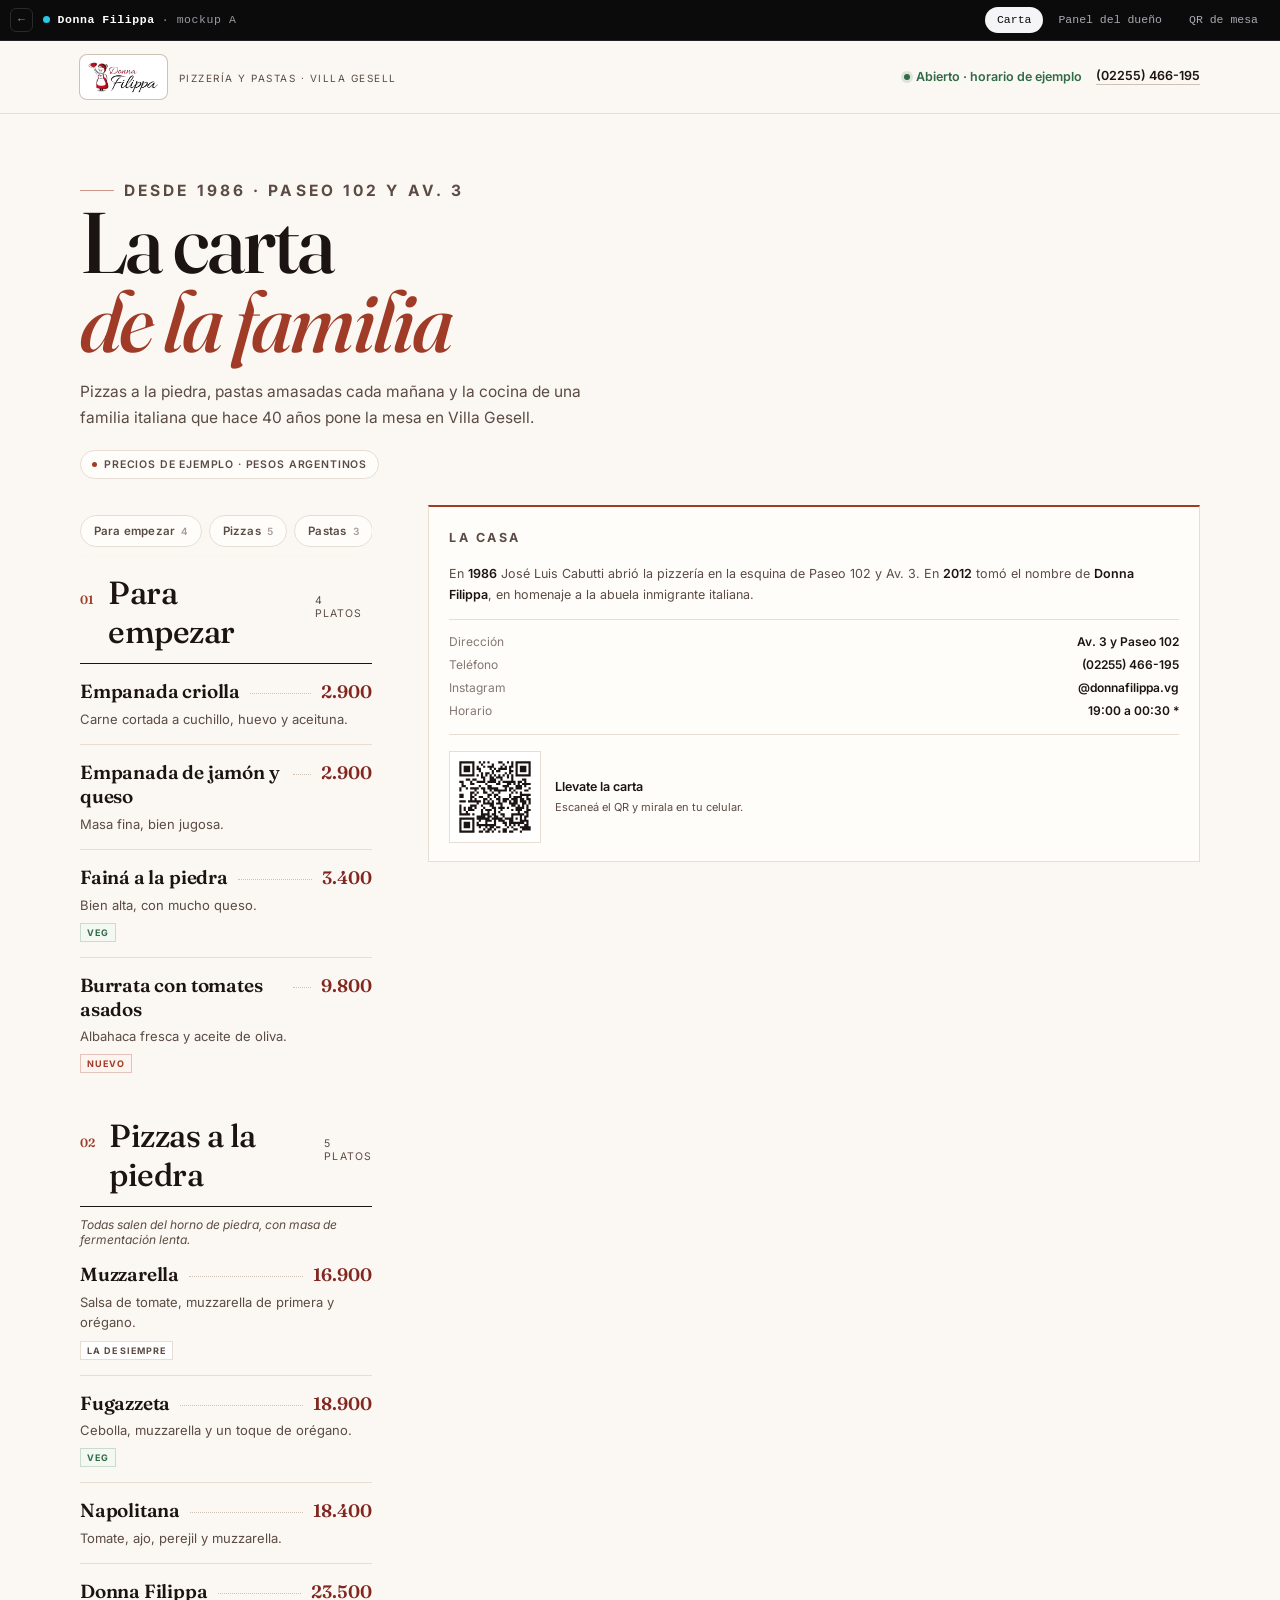
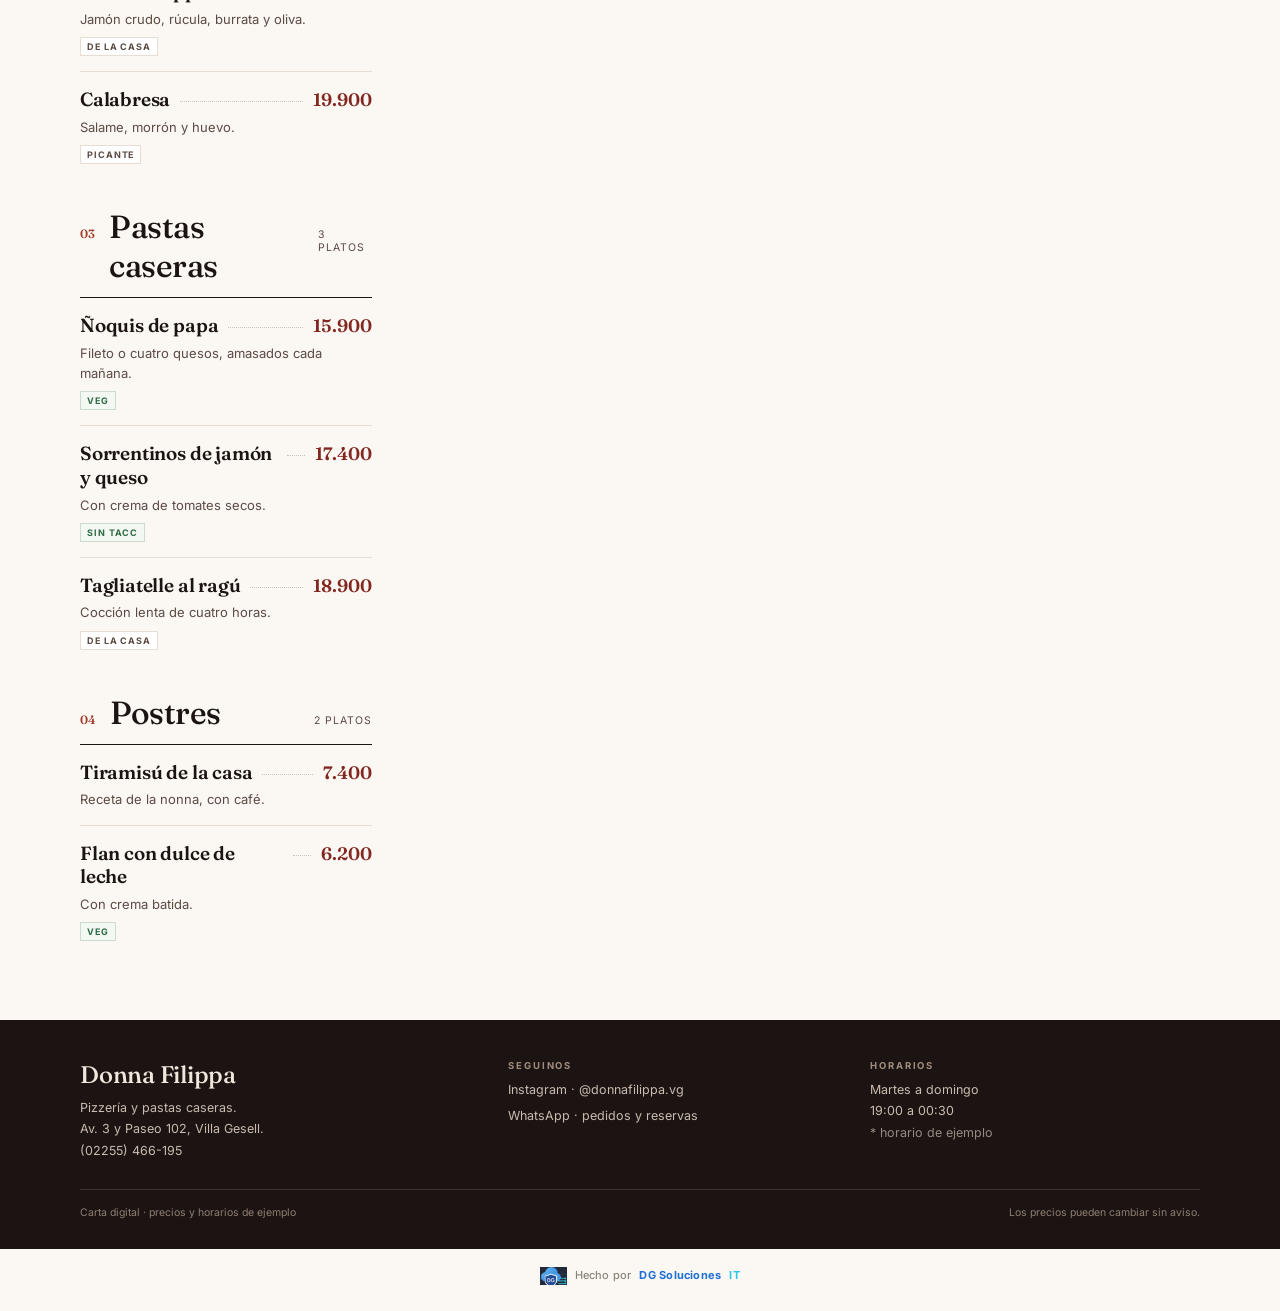
==== app/mockups/a-trattoria.html @ 32ddf2c6 "Donna Filippa: carta digital, demo interactiva, video, propuesta y estrategia SaaS" ====
<!doctype html>
<html lang="es-AR" data-view="carta">
<head>
<meta charset="utf-8">
<meta name="viewport" content="width=device-width, initial-scale=1">
<title>Donna Filippa · Carta — Dirección A · Trattoria</title>
<link rel="preconnect" href="https://fonts.googleapis.com">
<link rel="preconnect" href="https://fonts.gstatic.com" crossorigin>
<link href="https://fonts.googleapis.com/css2?family=Fraunces:opsz,wght@9..144,400;9..144,500;9..144,600&family=Inter:wght@400;500;600;700&display=swap" rel="stylesheet">
<link rel="stylesheet" href="assets/base.css">
<link rel="stylesheet" href="assets/panel.css">
<style>
  :root{
    --crema:#FBF7F2; --papel:#FFFDFA; --tinta:#1C1412; --tinta2:#5B4B44;
    --tera:#9F3B27; --tera2:#822720; --arena:#E7DDD3; --arena2:#CFC1B4;
    --serif:"Fraunces",Georgia,"Times New Roman",serif;
    --sans:Inter,system-ui,-apple-system,sans-serif;
    --qr-bg:#F2EEE7; --qr-acc:#9F3B27; --qr-serif:"Fraunces",Georgia,serif;
  }
  html{scroll-behavior:smooth}
  body{background:var(--crema);color:var(--tinta);font-family:var(--sans);-webkit-font-smoothing:antialiased}
  .wrap{width:min(1120px,100% - 40px);margin-inline:auto}
  a{text-decoration:none}

  /* ---------- top ---------- */
  .top{background:rgba(251,247,242,.92);backdrop-filter:blur(8px);border-bottom:1px solid var(--arena)}
  .top-in{display:flex;align-items:center;gap:16px;padding:14px 0}
  .brand{display:flex;align-items:center;gap:12px;min-width:0}
  .brand img{height:44px;width:auto;border-radius:7px;background:#fff;padding:5px 8px;box-shadow:0 0 0 1px var(--arena2)}
  .brand b{display:block;font-family:var(--serif);font-size:19px;font-weight:600;letter-spacing:-.01em;line-height:1.1}
  .brand small{display:block;font-size:10px;letter-spacing:.15em;text-transform:uppercase;color:var(--tinta2);margin-top:3px}
  .top-meta{margin-left:auto;display:flex;align-items:center;gap:14px;font-size:12.5px;color:var(--tinta2)}
  .open{display:inline-flex;align-items:center;gap:6px;font-weight:600;color:#2F6B45}
  .open i{width:6px;height:6px;border-radius:50%;background:currentColor;box-shadow:0 0 0 3px rgba(47,107,69,.14)}
  .top-meta .tel{font-weight:600;color:var(--tinta);border-bottom:1px solid var(--arena2);padding-bottom:1px}
  @media(max-width:720px){
    .top-meta .open{display:none}
    .brand img{height:35px;padding:4px 6px}
    .brand b{font-size:17px}
  }

  /* ---------- hero ---------- */
  .hero{padding:46px 0 26px;position:relative}
  .kicker{display:flex;align-items:center;gap:10px;margin:0 0 14px;font-size:10.5px;font-weight:700;letter-spacing:.2em;text-transform:uppercase;color:var(--tera)}
  .kicker::before{content:"";width:34px;height:1px;background:var(--tera);opacity:.5}
  h1{margin:0;font-family:var(--serif);font-weight:500;font-size:clamp(46px,8.5vw,86px);line-height:.92;letter-spacing:-.03em}
  h1 em{font-style:italic;color:var(--tera)}
  .hero p{margin:18px 0 0;max-width:54ch;font-size:15.5px;line-height:1.65;color:var(--tinta2)}
  .hero .ejemplo{display:inline-flex;align-items:center;gap:7px;margin-top:20px;padding:7px 11px;border:1px solid var(--arena);border-radius:999px;background:var(--papel);font-size:10.5px;font-weight:600;letter-spacing:.08em;text-transform:uppercase;color:var(--tinta2)}
  .hero .ejemplo i{width:5px;height:5px;border-radius:50%;background:var(--tera)}

  /* ---------- layout ---------- */
  .layout{display:grid;grid-template-columns:1fr;gap:34px;padding-bottom:40px}
  @media(min-width:980px){ .layout{grid-template-columns:292px minmax(0,1fr);gap:56px;padding-bottom:64px} }

  /* ---------- side ---------- */
  .side{order:2;display:flex;flex-direction:column;gap:16px}
  @media(min-width:980px){ .side{order:1;position:sticky;top:56px;align-self:start} }
  .side-card{background:var(--papel);border:1px solid var(--arena);border-top:2px solid var(--tera);padding:20px 20px 18px}
  .side-k{margin:0 0 10px;font-size:9.5px;font-weight:700;letter-spacing:.2em;text-transform:uppercase;color:var(--tera)}
  .side-card p{margin:0 0 14px;font-size:12.5px;line-height:1.7;color:var(--tinta2)}
  .side-card p b{color:var(--tinta);font-weight:600}
  .side-dl{margin:0;display:grid;gap:8px;font-size:12px;color:var(--tinta2);border-top:1px solid var(--arena);padding-top:14px}
  .side-dl div{display:flex;gap:8px;justify-content:space-between}
  .side-dl dt{opacity:.75}
  .side-dl dd{margin:0;font-weight:600;color:var(--tinta);text-align:right}
  .side-qr{display:flex;align-items:center;gap:14px;margin-top:16px;padding-top:16px;border-top:1px solid var(--arena)}
  .side-qr img{width:92px;height:92px;flex:none;border:1px solid var(--arena);padding:5px;background:#fff}
  .side-qr b{display:block;font-size:12.5px;font-weight:600;line-height:1.3}
  .side-qr span{display:block;margin-top:4px;font-size:11px;line-height:1.5;color:var(--tinta2)}

  /* ---------- chips ---------- */
  .chips{position:sticky;top:38px;z-index:20;display:flex;gap:7px;overflow-x:auto;scrollbar-width:none;padding:10px 0 12px;margin:0 0 4px;background:linear-gradient(var(--crema) 70%,rgba(251,247,242,.86));backdrop-filter:blur(6px)}
  .chips::-webkit-scrollbar{display:none}
  .chips a{flex:none;padding:8px 13px;border:1px solid var(--arena);border-radius:999px;font-size:11.5px;font-weight:600;letter-spacing:.02em;color:var(--tinta2);background:var(--papel);transition:border-color .15s,color .15s}
  .chips a:hover,.chips a:focus-visible{border-color:var(--tera);color:var(--tera)}
  .chips a .c{margin-left:6px;font-size:10px;opacity:.55;font-variant-numeric:tabular-nums}

  /* ---------- categorías ---------- */
  .cat{padding-top:28px;scroll-margin-top:104px}
  .cat:first-of-type{padding-top:10px}
  .cat-head{display:flex;align-items:baseline;gap:14px;padding-bottom:12px;border-bottom:1.5px solid var(--tinta)}
  .cat-num{font-family:var(--serif);font-size:12px;font-weight:600;color:var(--tera);font-variant-numeric:tabular-nums}
  .cat-head h2{margin:0;font-family:var(--serif);font-size:clamp(24px,3.4vw,32px);font-weight:500;letter-spacing:-.015em}
  .cat-head .cnt{margin-left:auto;font-size:10.5px;letter-spacing:.1em;text-transform:uppercase;color:var(--tinta2)}
  .cat-note{margin:10px 0 0;font-size:12px;font-style:italic;color:var(--tinta2)}

  .dish{padding:16px 0 15px;border-bottom:1px solid var(--arena)}
  .dish:last-child{border-bottom:0}
  .dish-top{display:flex;align-items:baseline;gap:10px}
  .dish h3{margin:0;font-family:var(--serif);font-size:19px;font-weight:600;letter-spacing:-.01em;line-height:1.25}
  .dots{flex:1;min-width:18px;border-bottom:1px dotted var(--arena2);transform:translateY(-4px)}
  .price{font-family:var(--serif);font-size:18px;font-weight:600;color:var(--tera2);font-variant-numeric:tabular-nums;white-space:nowrap}
  .dish p{margin:5px 0 0;max-width:60ch;font-size:13px;line-height:1.55;color:var(--tinta2)}
  .tags{display:flex;flex-wrap:wrap;gap:6px;margin-top:8px}
  .tags span{font-size:9px;font-weight:700;letter-spacing:.1em;text-transform:uppercase;padding:3px 6px;border:1px solid var(--arena);color:var(--tinta2);background:#fff}
  .tags .veg{color:#2F6B45;border-color:#CBDCCD;background:#F3F8F3}
  .tags .new{color:var(--tera);border-color:#E4C4BA;background:#FDF3EF}

  /* ---------- footer ---------- */
  .foot{background:var(--tinta);color:#EFE6DC;padding:40px 0 30px}
  .foot-in{display:grid;gap:24px}
  @media(min-width:760px){ .foot-in{grid-template-columns:1.2fr 1fr 1fr;gap:32px} }
  .foot h3{margin:0 0 8px;font-family:var(--serif);font-size:24px;font-weight:500;letter-spacing:-.01em}
  .foot p,.foot a{margin:0;font-size:12.5px;line-height:1.7;color:#C9BCB0}
  .foot a:hover{color:#fff}
  .foot .lbl{display:block;margin-bottom:8px;font-size:9.5px;font-weight:700;letter-spacing:.2em;text-transform:uppercase;color:#A08D7E}
  .foot .links{display:grid;gap:5px}
  .foot-rule{border-top:1px solid rgba(255,255,255,.12);margin-top:28px;padding-top:16px;font-size:10.5px;color:#8E7F72;display:flex;gap:10px;flex-wrap:wrap;justify-content:space-between}
  .dg-strip{background:var(--crema)}
</style>
</head>
<body>

<div class="reviewbar">
  <a class="back" href="index.html" title="Volver a las 3 direcciones">←</a>
  <span class="mk"><span class="dot"></span><b>Donna Filippa</b><span>· mockup A</span></span>
  <nav>
    <button data-view="carta" aria-selected="true">Carta</button>
    <button data-view="panel" aria-selected="false">Panel del dueño</button>
    <button data-view="qr" aria-selected="false">QR de mesa</button>
  </nav>
</div>

<!-- ================= CARTA PÚBLICA ================= -->
<main id="carta">

  <header class="top">
    <div class="wrap top-in">
      <a class="brand" href="#carta">
        <img src="img/logo-filippa.png" alt="Donna Filippa">
        <small>Pizzería y pastas · Villa Gesell</small>
      </a>
      <div class="top-meta">
        <span class="open"><i></i>Abierto · horario de ejemplo</span>
        <a class="tel" href="tel:+542255466195">(02255) 466-195</a>
      </div>
    </div>
  </header>

  <section class="hero wrap">
    <p class="kicker">Desde 1986 · Paseo 102 y Av. 3</p>
    <h1>La carta<br><em>de la familia</em></h1>
    <p>Pizzas a la piedra, pastas amasadas cada mañana y la cocina de una familia italiana que hace 40 años pone la mesa en Villa Gesell.</p>
    <span class="ejemplo"><i></i>Precios de ejemplo · pesos argentinos</span>
  </section>

  <div class="wrap layout">
    <aside class="side">
      <div class="side-card">
        <p class="side-k">La casa</p>
        <p>En <b>1986</b> José Luis Cabutti abrió la pizzería en la esquina de Paseo 102 y Av. 3. En <b>2012</b> tomó el nombre de <b>Donna Filippa</b>, en homenaje a la abuela inmigrante italiana.</p>
        <dl class="side-dl">
          <div><dt>Dirección</dt><dd>Av. 3 y Paseo 102</dd></div>
          <div><dt>Teléfono</dt><dd>(02255) 466-195</dd></div>
          <div><dt>Instagram</dt><dd>@donnafilippa.vg</dd></div>
          <div><dt>Horario</dt><dd>19:00 a 00:30 *</dd></div>
        </dl>
        <div class="side-qr">
          <img src="img/qr-carta.svg" alt="QR de la carta">
          <div><b>Llevate la carta</b><span>Escaneá el QR y mirala en tu celular.</span></div>
        </div>
      </div>
    </aside>

    <div class="menu">
      <nav class="chips" aria-label="Categorías">
        <a href="#empezar">Para empezar<span class="c">4</span></a>
        <a href="#pizzas">Pizzas<span class="c">5</span></a>
        <a href="#pastas">Pastas<span class="c">3</span></a>
        <a href="#postres">Postres<span class="c">2</span></a>
      </nav>

      <section class="cat" id="empezar">
        <div class="cat-head"><span class="cat-num">01</span><h2>Para empezar</h2><span class="cnt">4 platos</span></div>
        <article class="dish">
          <div class="dish-top"><h3>Empanada criolla</h3><span class="dots"></span><span class="price">2.900</span></div>
          <p>Carne cortada a cuchillo, huevo y aceituna.</p>
        </article>
        <article class="dish">
          <div class="dish-top"><h3>Empanada de jamón y queso</h3><span class="dots"></span><span class="price">2.900</span></div>
          <p>Masa fina, bien jugosa.</p>
        </article>
        <article class="dish">
          <div class="dish-top"><h3>Fainá a la piedra</h3><span class="dots"></span><span class="price">3.400</span></div>
          <p>Bien alta, con mucho queso.</p>
          <div class="tags"><span class="veg">Veg</span></div>
        </article>
        <article class="dish">
          <div class="dish-top"><h3>Burrata con tomates asados</h3><span class="dots"></span><span class="price">9.800</span></div>
          <p>Albahaca fresca y aceite de oliva.</p>
          <div class="tags"><span class="new">Nuevo</span></div>
        </article>
      </section>

      <section class="cat" id="pizzas">
        <div class="cat-head"><span class="cat-num">02</span><h2>Pizzas a la piedra</h2><span class="cnt">5 platos</span></div>
        <p class="cat-note">Todas salen del horno de piedra, con masa de fermentación lenta.</p>
        <article class="dish">
          <div class="dish-top"><h3>Muzzarella</h3><span class="dots"></span><span class="price">16.900</span></div>
          <p>Salsa de tomate, muzzarella de primera y orégano.</p>
          <div class="tags"><span>La de siempre</span></div>
        </article>
        <article class="dish">
          <div class="dish-top"><h3>Fugazzeta</h3><span class="dots"></span><span class="price">18.900</span></div>
          <p>Cebolla, muzzarella y un toque de orégano.</p>
          <div class="tags"><span class="veg">Veg</span></div>
        </article>
        <article class="dish">
          <div class="dish-top"><h3>Napolitana</h3><span class="dots"></span><span class="price">18.400</span></div>
          <p>Tomate, ajo, perejil y muzzarella.</p>
        </article>
        <article class="dish">
          <div class="dish-top"><h3>Donna Filippa</h3><span class="dots"></span><span class="price">23.500</span></div>
          <p>Jamón crudo, rúcula, burrata y oliva.</p>
          <div class="tags"><span>De la casa</span></div>
        </article>
        <article class="dish">
          <div class="dish-top"><h3>Calabresa</h3><span class="dots"></span><span class="price">19.900</span></div>
          <p>Salame, morrón y huevo.</p>
          <div class="tags"><span>Picante</span></div>
        </article>
      </section>

      <section class="cat" id="pastas">
        <div class="cat-head"><span class="cat-num">03</span><h2>Pastas caseras</h2><span class="cnt">3 platos</span></div>
        <article class="dish">
          <div class="dish-top"><h3>Ñoquis de papa</h3><span class="dots"></span><span class="price">15.900</span></div>
          <p>Fileto o cuatro quesos, amasados cada mañana.</p>
          <div class="tags"><span class="veg">Veg</span></div>
        </article>
        <article class="dish">
          <div class="dish-top"><h3>Sorrentinos de jamón y queso</h3><span class="dots"></span><span class="price">17.400</span></div>
          <p>Con crema de tomates secos.</p>
          <div class="tags"><span class="veg">Sin TACC</span></div>
        </article>
        <article class="dish">
          <div class="dish-top"><h3>Tagliatelle al ragú</h3><span class="dots"></span><span class="price">18.900</span></div>
          <p>Cocción lenta de cuatro horas.</p>
          <div class="tags"><span>De la casa</span></div>
        </article>
      </section>

      <section class="cat" id="postres">
        <div class="cat-head"><span class="cat-num">04</span><h2>Postres</h2><span class="cnt">2 platos</span></div>
        <article class="dish">
          <div class="dish-top"><h3>Tiramisú de la casa</h3><span class="dots"></span><span class="price">7.400</span></div>
          <p>Receta de la nonna, con café.</p>
        </article>
        <article class="dish">
          <div class="dish-top"><h3>Flan con dulce de leche</h3><span class="dots"></span><span class="price">6.200</span></div>
          <p>Con crema batida.</p>
          <div class="tags"><span class="veg">Veg</span></div>
        </article>
      </section>
    </div>
  </div>

  <footer class="foot">
    <div class="wrap foot-in">
      <div>
        <h3>Donna Filippa</h3>
        <p>Pizzería y pastas caseras.<br>Av. 3 y Paseo 102, Villa Gesell.<br>(02255) 466-195</p>
      </div>
      <div>
        <span class="lbl">Seguinos</span>
        <div class="links">
          <a href="https://www.instagram.com/donnafilippa.vg/" target="_blank" rel="noopener">Instagram · @donnafilippa.vg</a>
          <a href="https://wa.me/542255466195" target="_blank" rel="noopener">WhatsApp · pedidos y reservas</a>
        </div>
      </div>
      <div>
        <span class="lbl">Horarios</span>
        <p>Martes a domingo<br>19:00 a 00:30<br><span style="opacity:.7">* horario de ejemplo</span></p>
      </div>
    </div>
    <div class="wrap foot-rule">
      <span>Carta digital · precios y horarios de ejemplo</span>
      <span>Los precios pueden cambiar sin aviso.</span>
    </div>
  </footer>
  <div class="dg-strip">
    <div class="dg-credit"><img src="img/dg-logo.png" alt="DG Soluciones IT"> Hecho por <b>DG Soluciones</b> <i>IT</i></div>
  </div>
</main>

<!-- ================= PANEL DEL DUEÑO ================= -->
<div id="panel" data-tpl="a"></div>

<!-- ================= QR DE MESA ================= -->
<section id="qr" class="qr-view">
  <p class="qr-lead">Pieza para la mesa</p>
  <div class="tent">
    <img class="tent-logo" src="img/logo-filippa.png" alt="Donna Filippa">
    <h2>Donna Filippa</h2>
    <p class="tent-sub">Carta digital · Villa Gesell</p>
    <img class="tent-qr" src="img/qr-carta.svg" alt="QR para ver la carta">
    <p class="tent-cta">Escaneá y mirá la carta</p>
    <p class="tent-small">Apuntá la cámara del celular al código.<br>No hace falta descargar nada.</p>
    <span class="tent-url">donnafilippa.vg/carta</span>
    <div class="tent-foot"><img src="img/dg-logo.png" alt=""> Hecho por DG Soluciones IT</div>
  </div>
  <p class="qr-note">Se imprime una vez y dura toda la temporada. Si cambia un precio, cambia la carta, no el QR.</p>
  <div class="dg-credit"><img src="img/dg-logo.png" alt="DG Soluciones IT"> Hecho por <b>DG Soluciones</b> <i>IT</i></div>
</section>

<script src="assets/panel.js"></script>
<script>
  if (location.search.indexOf('embed') > -1) {
    var rb = document.querySelector('.reviewbar');
    if (rb) rb.style.display = 'none';
    document.documentElement.style.setProperty('--top', '0px');
  }
</script>
</body>
</html>
---- app/mockups/assets/base.css ----
/* ===========================================================
   Base compartida de los mockups · DG Soluciones IT
   Reset mínimo + barra de revisión (no forma parte del diseño)
   =========================================================== */
*, *::before, *::after { box-sizing: border-box; }
html { -webkit-text-size-adjust: 100%; }
body { margin: 0; }
img, svg { max-width: 100%; }
img { display: block; }
button { font: inherit; color: inherit; background: none; border: 0; cursor: pointer; }
a { color: inherit; }
[hidden] { display: none !important; }
:focus-visible { outline: 2px solid #27C8E8; outline-offset: 2px; border-radius: 4px; }

/* --- barra de revisión (mockup chrome) --- */
.reviewbar {
  position: sticky; top: 0; z-index: 90;
  display: flex; align-items: center; gap: 10px;
  padding: 7px 10px;
  background: #0B0B0C; color: #E9E9EC;
  font: 500 11.5px/1 ui-monospace, SFMono-Regular, Menlo, Consolas, monospace;
  letter-spacing: .05em;
  border-bottom: 1px solid #232326;
}
.reviewbar .mk {
  display: inline-flex; align-items: center; gap: 7px;
  color: #9A9AA2; white-space: nowrap; min-width: 0;
}
.reviewbar .mk b { color: #fff; font-weight: 700; }
.reviewbar .dot { width: 7px; height: 7px; border-radius: 50%; background: #27C8E8; flex: none; }
.reviewbar .back {
  text-decoration: none; color: #9A9AA2; padding: 5px 7px; border-radius: 6px;
  border: 1px solid #2A2A2F; line-height: 1;
}
.reviewbar .back:hover { color: #fff; border-color: #3A3A42; }
.reviewbar nav { display: flex; gap: 3px; margin-left: auto; overflow-x: auto; scrollbar-width: none; }
.reviewbar nav::-webkit-scrollbar { display: none; }
.reviewbar nav button {
  padding: 7px 12px; border-radius: 999px; color: #A9A9B2; white-space: nowrap;
  font: 600 11.5px/1 inherit; transition: background .15s, color .15s;
}
.reviewbar nav button:hover { color: #fff; background: #1C1C20; }
.reviewbar nav button[aria-selected="true"] { background: #F5F5F7; color: #0B0B0C; }
.reviewbar .hint { display: none; color: #6E6E78; }

@media (max-width: 640px) {
  .reviewbar { gap: 6px; padding: 6px 8px; }
  .reviewbar .mk span { display: none; }
  .reviewbar nav button { padding: 7px 9px; font-size: 10.5px; }
  .reviewbar .back { display: none; }
}

/* --- vistas: una sola visible --- */
[data-view="carta"] #panel, [data-view="carta"] #qr,
[data-view="panel"] #carta, [data-view="panel"] #qr,
[data-view="qr"] #carta, [data-view="qr"] #panel { display: none; }

/* --- pie DG (marca del cliente arriba, DG abajo) --- */
.dg-credit {
  display: flex; align-items: center; justify-content: center; gap: 8px;
  padding: 18px 16px 26px; font: 500 11px/1.4 Inter, system-ui, sans-serif;
  color: #8A8578; letter-spacing: .02em; text-align: center; flex-wrap: wrap;
}
.dg-credit img { height: 18px; width: auto; opacity: .9; }
.dg-credit b { color: #1D6FD6; font-weight: 700; }
.dg-credit i { color: #27C8E8; font-style: normal; font-weight: 700; }

/* ===========================================================
   Vista "QR de mesa" — compartida por los 3 mockups
   =========================================================== */
.qr-view {
  min-height: calc(100dvh - 38px);
  padding: 30px 16px 8px;
  display: flex; flex-direction: column; align-items: center; gap: 16px;
  background: var(--qr-bg, #F2EEE7);
  font-family: Inter, system-ui, sans-serif;
}
.qr-view .qr-lead {
  margin: 0; font-size: 11px; font-weight: 700; letter-spacing: .16em;
  text-transform: uppercase; color: #8A8278;
}
.tent {
  width: min(400px, 100%); background: #fff; border-radius: 20px;
  padding: 28px 24px 22px; text-align: center; color: #16110F;
  box-shadow: 0 26px 60px rgba(24, 14, 8, .18), 0 1px 0 rgba(0, 0, 0, .04);
  position: relative; overflow: hidden;
}
.tent::before {
  content: ""; position: absolute; inset: 0 0 auto; height: 6px;
  background: var(--qr-acc, #9F3B27);
}
.tent .tent-logo {
  display: block; width: 192px; height: auto; margin: 10px auto 12px;
}
.tent h2 {
  margin: 0; font-family: var(--qr-serif, Fraunces, Georgia, serif);
  font-size: 26px; line-height: 1.05; letter-spacing: -.01em;
}
.tent .tent-sub {
  margin: 5px 0 16px; font-size: 10.5px; font-weight: 600;
  letter-spacing: .14em; text-transform: uppercase; color: #8B8177;
}
.tent .tent-qr {
  width: 178px; height: 178px; margin: 0 auto 12px; padding: 10px;
  border: 1px solid #EAE4DD; border-radius: 14px; background: #fff;
}
.tent .tent-cta { margin: 0; font-size: 13px; font-weight: 700; }
.tent .tent-small { margin: 4px 0 0; font-size: 11.5px; color: #7A736B; line-height: 1.45; }
.tent .tent-url {
  display: inline-block; margin-top: 12px; padding: 6px 10px; border-radius: 999px;
  background: #F5F2ED; color: #4A443D; font: 600 11px/1 ui-monospace, monospace;
}
.tent .tent-foot {
  display: flex; align-items: center; justify-content: center; gap: 6px;
  margin-top: 16px; padding-top: 12px; border-top: 1px solid #EFEAE4;
  font-size: 10px; color: #9A938B;
}
.tent .tent-foot img { height: 13px; width: auto; opacity: .8; }
.qr-note {
  width: min(400px, 100%); margin: 0; text-align: center;
  font-size: 11.5px; line-height: 1.5; color: #8A8278;
}
---- app/mockups/assets/panel.css ----
/* ===========================================================
   Panel "Carta digital" — el editor que usa el restaurant
   Marca DG Soluciones IT (Inter · #0A1224 #1D6FD6 #4FB3F5 #27C8E8)
   =========================================================== */
.dg-panel {
  --dark: #0A1224; --blue: #1D6FD6; --lblue: #4FB3F5; --cyan: #27C8E8;
  --ink: #0A1224; --mut: #5A677D; --line: #E2EAF5; --alt: #F4F8FD;
  --bg: #F7F9FC; --ok: #0E8F5B; --warn: #B4720A; --radius: 14px;
  display: flex; min-height: calc(100dvh - 38px);
  background: var(--bg); color: var(--ink);
  font: 400 13.5px/1.45 Inter, system-ui, sans-serif;
  -webkit-font-smoothing: antialiased;
}

/* ---------- sidebar ---------- */
.dg-side {
  flex: none; width: 248px; background: var(--dark); color: #fff;
  display: flex; flex-direction: column; padding: 16px 12px 12px;
  position: relative; overflow: hidden;
}
.dg-side::after {
  content: ""; position: absolute; inset: 0; pointer-events: none; opacity: .5;
  background-image: linear-gradient(90deg, rgba(39,200,232,.14) 1px, transparent 1px),
                    linear-gradient(rgba(39,200,232,.10) 1px, transparent 1px);
  background-size: 46px 46px;
  mask-image: radial-gradient(120% 80% at 100% 0%, #000 0%, transparent 70%);
}
.dg-side > * { position: relative; z-index: 1; }
.dg-brand { display: flex; align-items: center; gap: 10px; padding: 4px 6px 16px; }
.dg-brand img { height: 32px; width: auto; border-radius: 5px; background: #fff; padding: 4px 7px; }
.dg-brand b { display: block; font-size: 14px; font-weight: 700; letter-spacing: -.01em; }
.dg-brand small { display: block; font-size: 10.5px; color: var(--cyan); letter-spacing: .12em; text-transform: uppercase; font-weight: 700; margin-top: 2px; }

.dg-nav { display: flex; flex-direction: column; gap: 2px; }
.dg-nav a {
  display: flex; align-items: center; gap: 10px; padding: 9px 10px; border-radius: 9px;
  color: #C3CCE0; text-decoration: none; font-weight: 500; font-size: 13px;
}
.dg-nav a svg { width: 17px; height: 17px; flex: none; opacity: .85; }
.dg-nav a:hover { background: rgba(255,255,255,.06); color: #fff; }
.dg-nav a.on { background: var(--blue); color: #fff; box-shadow: 0 6px 16px rgba(29,111,214,.35); }
.dg-nav a .badge { margin-left: auto; font: 700 10px/1 Inter; background: rgba(255,255,255,.16); padding: 3px 6px; border-radius: 999px; }
.dg-nav .sep { height: 1px; background: rgba(255,255,255,.09); margin: 10px 4px; }

.dg-side-foot { margin-top: auto; padding: 10px 8px 4px; font-size: 10.5px; color: #8FA0BE; line-height: 1.5; }
.dg-side-foot b { color: #fff; font-weight: 600; }
.dg-side-foot i { color: var(--lblue); font-style: normal; font-weight: 700; }
.dg-side-foot .tier { display: inline-block; margin-top: 6px; font: 700 9.5px/1 Inter; letter-spacing: .1em; color: var(--cyan); border: 1px solid rgba(39,200,232,.4); padding: 4px 6px; border-radius: 5px; }

/* ---------- main ---------- */
.dg-main { flex: 1; min-width: 0; display: flex; flex-direction: column; }
.dg-top {
  display: flex; align-items: center; gap: 14px; flex-wrap: wrap;
  padding: 12px 22px; background: #fff; border-bottom: 1px solid var(--line);
  position: sticky; top: 0; z-index: 5;
}
.dg-crumb { font-size: 12.5px; color: var(--mut); }
.dg-crumb b { color: var(--ink); font-weight: 600; }
.dg-crumb span { opacity: .5; margin: 0 5px; }
.dg-actions { margin-left: auto; display: flex; align-items: center; gap: 8px; flex-wrap: wrap; }
.dg-state { display: inline-flex; align-items: center; gap: 6px; font-size: 11.5px; font-weight: 600; color: var(--ok); background: #E8F7F0; padding: 6px 9px; border-radius: 999px; white-space: nowrap; }
.dg-state::before { content: ""; width: 6px; height: 6px; border-radius: 50%; background: currentColor; }
.dg-btn { display: inline-flex; align-items: center; gap: 7px; min-height: 36px; padding: 0 13px; border-radius: 9px; font-weight: 600; font-size: 12.5px; border: 1px solid var(--line); background: #fff; color: var(--ink); }
.dg-btn:hover { background: var(--alt); }
.dg-btn.primary { background: var(--blue); border-color: var(--blue); color: #fff; box-shadow: 0 6px 14px rgba(29,111,214,.28); }
.dg-btn.primary:hover { background: #1A63BF; }
.dg-btn svg { width: 15px; height: 15px; }

.dg-body { display: grid; grid-template-columns: minmax(0, 1fr) 348px; gap: 20px; padding: 20px 22px 40px; align-items: start; }

/* ---------- tarjeta de lista ---------- */
.dg-card { background: #fff; border: 1px solid var(--line); border-radius: var(--radius); overflow: hidden; }
.dg-card + .dg-card { margin-top: 16px; }
.dg-card-head { display: flex; align-items: center; gap: 10px; padding: 13px 16px; border-bottom: 1px solid var(--line); background: linear-gradient(#fff, #FBFDFF); }
.dg-card-head h3 { margin: 0; font-size: 13px; font-weight: 700; letter-spacing: -.01em; }
.dg-card-head .n { font-size: 11px; font-weight: 600; color: var(--mut); background: var(--alt); border: 1px solid var(--line); padding: 2px 7px; border-radius: 999px; }
.dg-card-head .add { margin-left: auto; font-size: 12px; font-weight: 600; color: var(--blue); display: inline-flex; align-items: center; gap: 5px; padding: 6px 9px; border-radius: 7px; }
.dg-card-head .add:hover { background: var(--alt); }
.dg-card-head .add svg { width: 14px; height: 14px; }

.dg-row { display: flex; align-items: center; gap: 12px; padding: 10px 14px; border-bottom: 1px solid #EDF2F9; }
.dg-row:last-child { border-bottom: 0; }
.dg-row:hover { background: #FAFCFF; }
.dg-row.off { background: #FCFCFD; }
.dg-row.off .dg-thumb, .dg-row.off .dg-name { opacity: .45; }
.dg-grip { width: 12px; color: #C3CEDE; flex: none; display: grid; gap: 3px; }
.dg-grip i { display: block; height: 2px; background: currentColor; border-radius: 2px; }
.dg-thumb { width: 44px; height: 44px; border-radius: 9px; object-fit: cover; flex: none; background: var(--alt); }
.dg-name { min-width: 0; flex: 1; }
.dg-name b { display: block; font-size: 13px; font-weight: 600; white-space: nowrap; overflow: hidden; text-overflow: ellipsis; }
.dg-name small { display: block; font-size: 11.5px; color: var(--mut); white-space: nowrap; overflow: hidden; text-overflow: ellipsis; margin-top: 1px; }
.dg-tag { font: 700 9.5px/1 Inter; letter-spacing: .04em; text-transform: uppercase; padding: 3px 6px; border-radius: 4px; background: #EAF1FB; color: #1D6FD6; flex: none; }
.dg-tag.g { background: #E8F7F0; color: #0E8F5B; }
.dg-tag.a { background: #FDF3E3; color: #A9680B; }
.dg-price { display: inline-flex; align-items: center; gap: 3px; border: 1px solid var(--line); border-radius: 8px; padding: 0 8px; height: 34px; background: #fff; flex: none; }
.dg-price span { color: var(--mut); font-size: 12px; }
.dg-price input { width: 62px; border: 0; font: 600 12.5px/1 Inter; color: var(--ink); text-align: right; padding: 0; background: transparent; }
.dg-price input:focus { outline: 0; }
.dg-price:focus-within { border-color: var(--blue); box-shadow: 0 0 0 3px rgba(29,111,214,.12); }

.dg-sw { position: relative; width: 34px; height: 20px; flex: none; }
.dg-sw input { position: absolute; inset: 0; opacity: 0; margin: 0; cursor: pointer; }
.dg-sw span { position: absolute; inset: 0; background: #D6DFEC; border-radius: 999px; transition: background .16s; }
.dg-sw span::after { content: ""; position: absolute; top: 2px; left: 2px; width: 16px; height: 16px; border-radius: 50%; background: #fff; box-shadow: 0 1px 2px rgba(10,18,36,.25); transition: transform .16s; }
.dg-sw input:checked + span { background: var(--ok); }
.dg-sw input:checked + span::after { transform: translateX(14px); }
.dg-kebab { width: 30px; height: 30px; border-radius: 7px; color: #8494AB; display: grid; place-items: center; flex: none; font-size: 16px; line-height: 1; }
.dg-kebab:hover { background: var(--alt); color: var(--ink); }

.dg-newrow { display: flex; align-items: center; gap: 8px; width: 100%; padding: 12px 16px; color: var(--blue); font-weight: 600; font-size: 12.5px; }
.dg-newrow:hover { background: #F7FBFF; }
.dg-newrow svg { width: 15px; height: 15px; }

/* ---------- riel derecho ---------- */
.dg-rail { position: sticky; top: 76px; display: flex; flex-direction: column; gap: 16px; }
.dg-mini-title { display: flex; align-items: center; gap: 8px; font-size: 11px; font-weight: 700; letter-spacing: .1em; text-transform: uppercase; color: var(--mut); padding: 0 2px 8px; }
.dg-mini-title .dot { width: 6px; height: 6px; border-radius: 50%; background: var(--cyan); }

.dg-phone {
  width: 100%; max-width: 268px; margin: 0 auto; aspect-ratio: 9 / 17.4;
  border-radius: 30px; background: #10131A; padding: 9px;
  box-shadow: 0 18px 40px rgba(10,18,36,.18), inset 0 0 0 1px rgba(255,255,255,.06);
}
.dg-phone-in { width: 100%; height: 100%; border-radius: 23px; overflow: hidden; background: #FAF7F2; position: relative; display: flex; flex-direction: column; }
.dg-phone .notch { position: absolute; top: 6px; left: 50%; transform: translateX(-50%); width: 62px; height: 5px; border-radius: 99px; background: rgba(0,0,0,.18); z-index: 2; }
.dg-pv-hero { padding: 20px 12px 10px; text-align: center; border-bottom: 1px solid rgba(0,0,0,.08); }
.dg-pv-hero img { display: block; height: 26px; width: auto; margin: 0 auto 8px; }
.dg-pv-hero b { display: block; font-size: 11px; letter-spacing: .1em; text-transform: uppercase; }
.dg-pv-hero small { display: block; font-size: 7px; color: #8A7F70; letter-spacing: .08em; margin-top: 2px; }
.dg-pv-body { flex: 1; overflow: hidden; padding: 8px 12px; }
.dg-pv-cat { font-size: 8px; font-weight: 800; letter-spacing: .16em; text-transform: uppercase; margin: 9px 0 5px; opacity: .55; }
.dg-pv-item { display: flex; gap: 6px; justify-content: space-between; font-size: 8.5px; padding: 3px 0; }
.dg-pv-item span:last-child { font-variant-numeric: tabular-nums; opacity: .8; }
.dg-pv-bar { display: flex; gap: 4px; padding: 6px 8px; border-top: 1px solid rgba(0,0,0,.08); }
.dg-pv-bar i { flex: 1; height: 4px; border-radius: 99px; background: rgba(0,0,0,.12); }
.dg-pv-bar i:first-child { background: #9F3B27; }

/* variantes de plantilla en el preview */
.dg-phone[data-tpl="b"] .dg-phone-in { background: #100E0C; color: #F5F1EA; }
.dg-phone[data-tpl="b"] .dg-pv-hero { border-color: rgba(255,255,255,.12); }
.dg-phone[data-tpl="b"] .dg-pv-bar i:first-child { background: #F5A524; }
.dg-phone[data-tpl="c"] .dg-phone-in { background: #fff; color: #111; }
.dg-phone[data-tpl="c"] .dg-pv-hero { text-align: left; }
.dg-phone[data-tpl="c"] .dg-pv-hero img { margin: 0 0 6px; }
.dg-phone[data-tpl="c"] .dg-pv-bar i:first-child { background: #14532D; }
.dg-phone[data-tpl="d"] .dg-phone-in { background: #FCF5E7; color: #1D1610; font-family: Georgia, serif; }
.dg-phone[data-tpl="d"] .dg-pv-hero { border-color: #E2D2BB; }
.dg-phone[data-tpl="d"] .dg-pv-cat { color: #C5121A; letter-spacing: .14em; font-size: 7.5px; }
.dg-phone[data-tpl="d"] .dg-pv-bar i:first-child { background: #C5121A; }

.dg-qr { background: #fff; border: 1px solid var(--line); border-radius: var(--radius); padding: 14px; text-align: center; }
.dg-qr img { width: 132px; height: 132px; margin: 0 auto 10px; border-radius: 6px; }
.dg-qr b { display: block; font-size: 12.5px; }
.dg-qr small { display: block; font-size: 11px; color: var(--mut); margin: 3px 0 10px; }
.dg-qr .row { display: flex; gap: 6px; }
.dg-qr .row .dg-btn { flex: 1; justify-content: center; font-size: 11.5px; min-height: 34px; padding: 0 8px; }

.dg-note { display: flex; gap: 8px; padding: 11px 12px; border-radius: 11px; background: #EEF6FF; border: 1px solid #D3E6FB; color: #24527F; font-size: 11.5px; line-height: 1.5; }
.dg-note svg { width: 15px; height: 15px; flex: none; margin-top: 1px; color: var(--blue); }

/* ---------- responsive ---------- */
@media (max-width: 1180px) {
  .dg-body { grid-template-columns: minmax(0, 1fr); }
  .dg-rail { position: static; display: grid; grid-template-columns: 1fr 1fr; gap: 12px; }
  .dg-rail > div:first-child { display: none; }   /* el preview del celular no hace falta en el celular */
  .dg-rail .dg-note { grid-column: 1 / -1; }
}
@media (max-width: 760px) {
  .dg-rail { grid-template-columns: 1fr; }
}
@media (max-width: 860px) {
  .dg-panel { flex-direction: column; }
  .dg-side { width: 100%; flex-direction: row; align-items: center; gap: 10px; padding: 10px 12px; overflow-x: auto; }
  .dg-brand { padding: 0; flex: none; }
  .dg-brand small, .dg-side-foot { display: none; }
  .dg-nav { flex-direction: row; gap: 4px; }
  .dg-nav a { padding: 8px 10px; white-space: nowrap; }
  .dg-nav a span.txt { display: none; }
  .dg-nav .sep { display: none; }
  .dg-top { padding: 10px 14px; }
  .dg-body { padding: 14px 14px 34px; }
}
@media (max-width: 560px) {
  .dg-state, .dg-btn.ghost { display: none; }
  .dg-row { gap: 8px; padding: 9px 10px; }
  .dg-thumb { width: 38px; height: 38px; }
  .dg-grip, .dg-tag { display: none; }
  .dg-price input { width: 52px; }
}
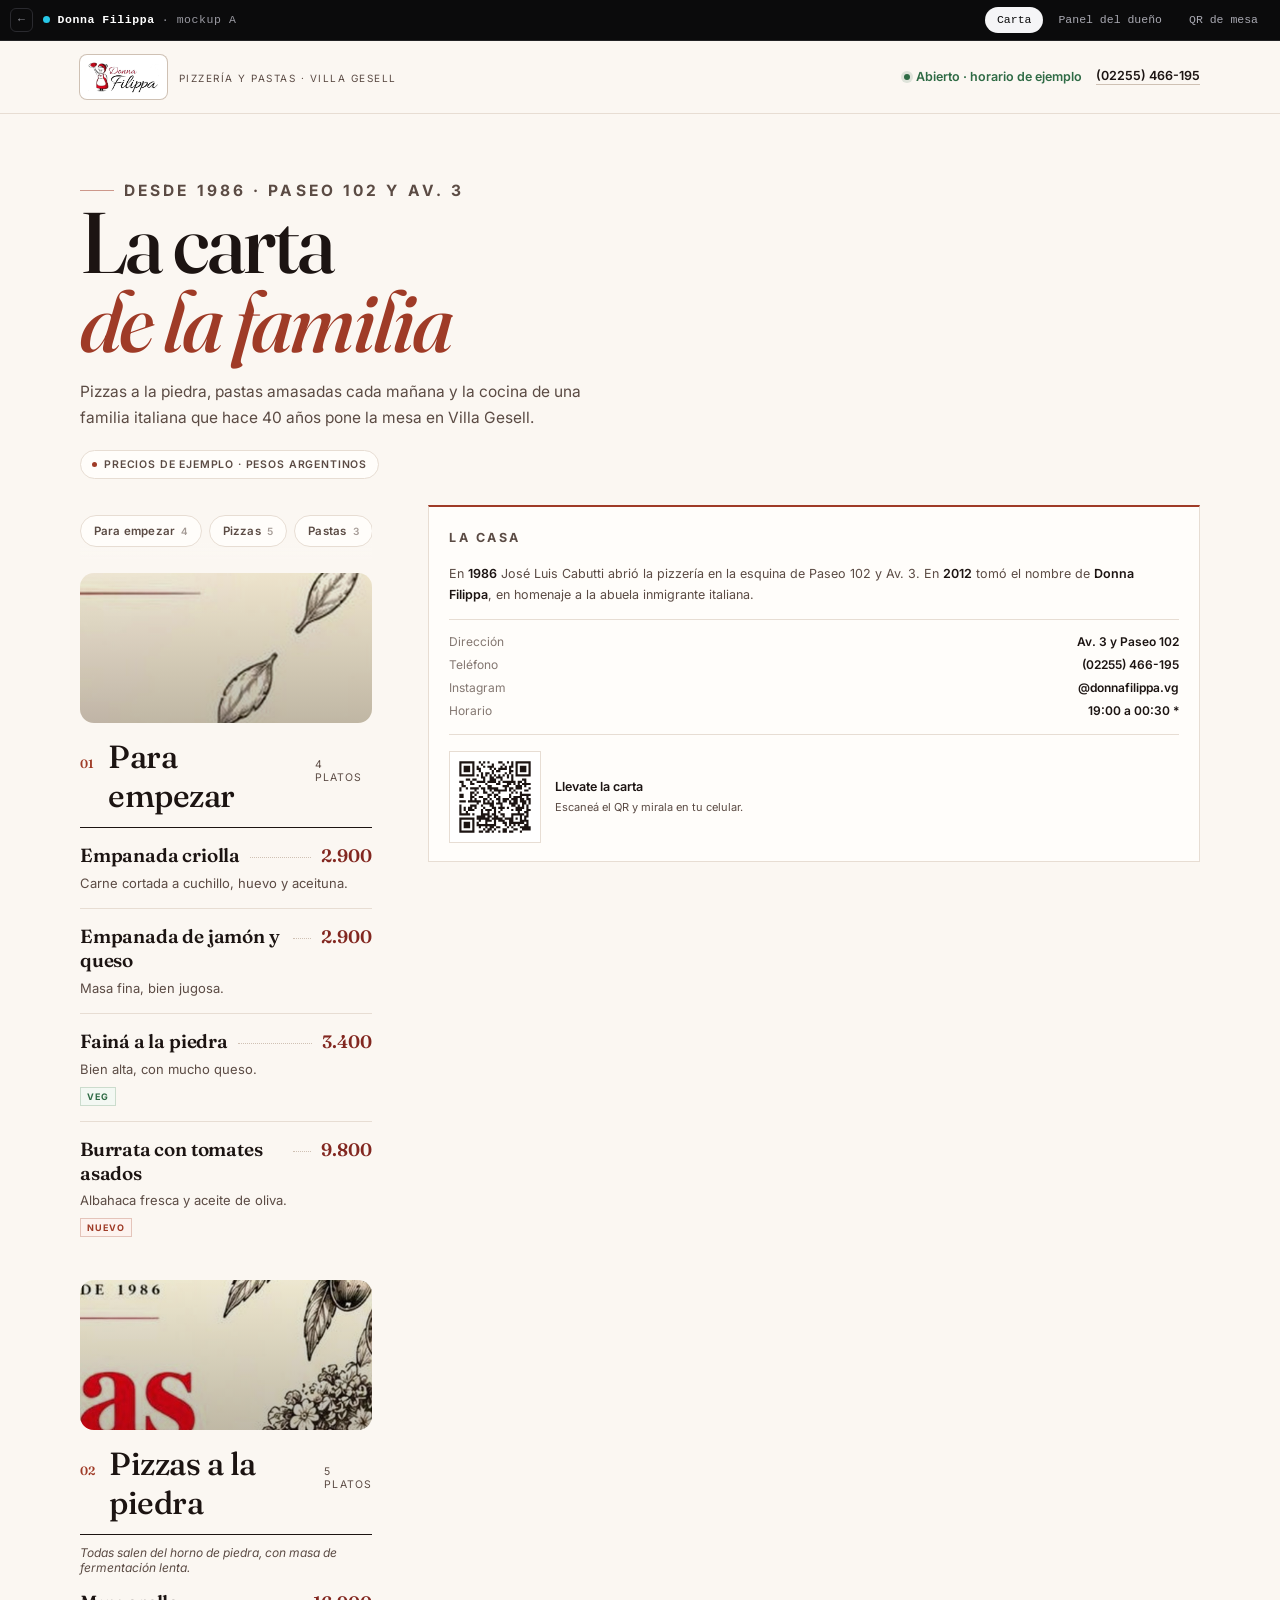
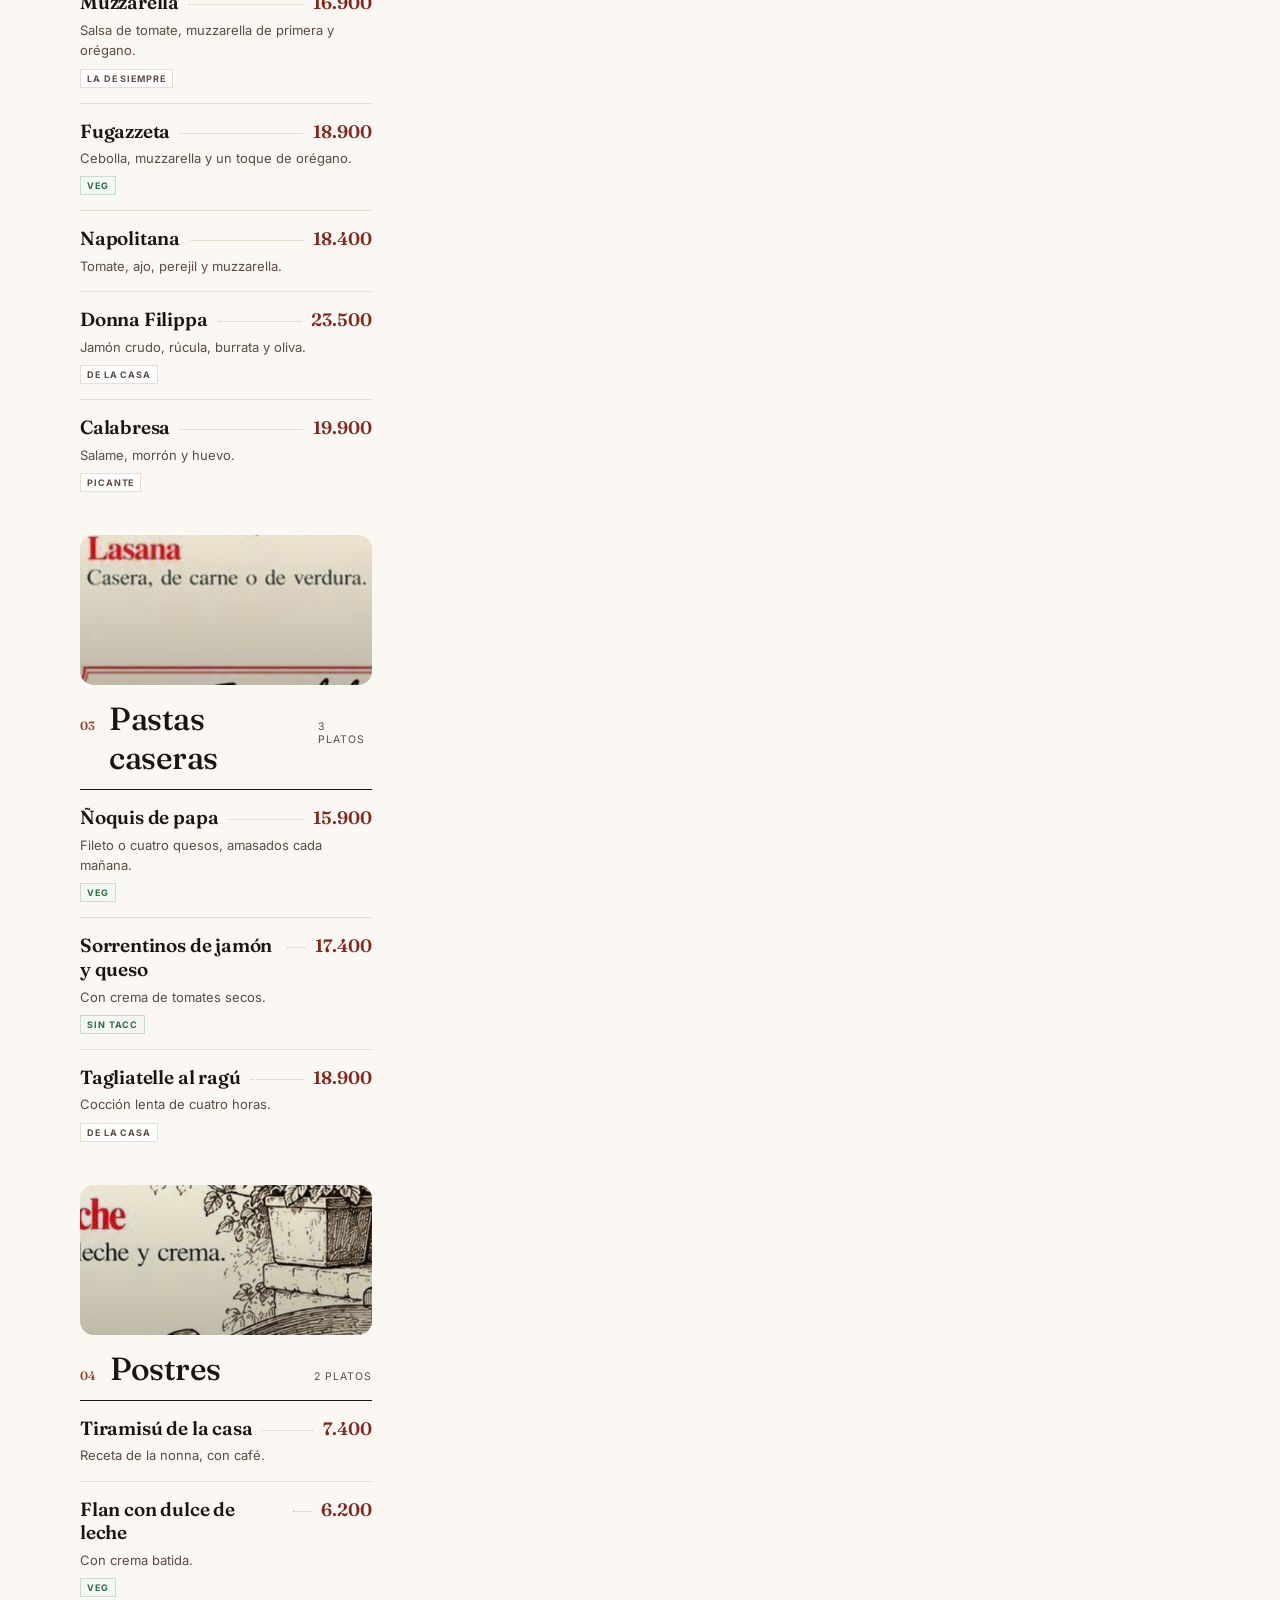
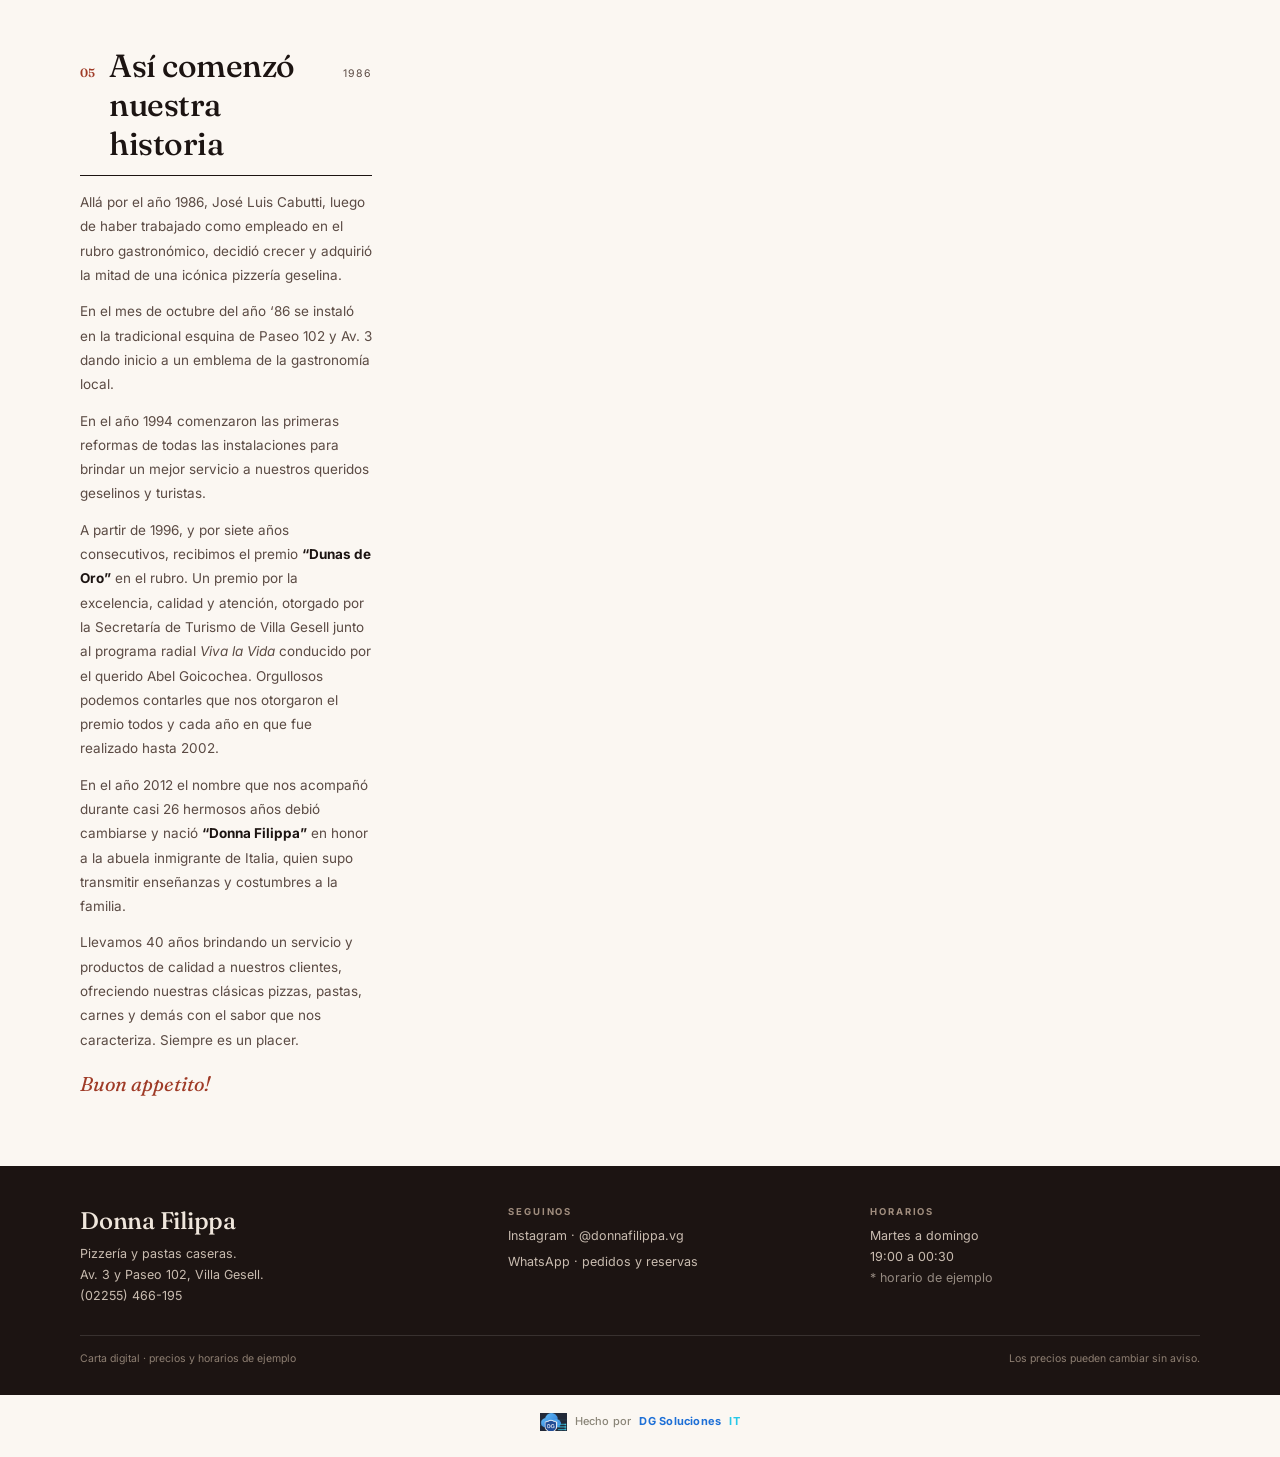
==== commit 11251c3d: "Menú: fotos ilustrativas por categoría (pizza/postre/etc.) e historia completa de la casa" ====
--- a/app/mockups/a-trattoria.html
+++ b/app/mockups/a-trattoria.html
@@ -79,6 +79,9 @@
   /* ---------- categorías ---------- */
   .cat{padding-top:28px;scroll-margin-top:104px}
   .cat:first-of-type{padding-top:10px}
+  .cat-cover{height:120px; border-radius:14px; margin:0 0 14px; background:#ddd center/cover no-repeat; position:relative; overflow:hidden}
+  .cat-cover::after{content:""; position:absolute; inset:0; background:linear-gradient(180deg, rgba(28,20,18,.08), rgba(28,20,18,.28))}
+  @media(min-width:760px){ .cat-cover{height:150px} }
   .cat-head{display:flex;align-items:baseline;gap:14px;padding-bottom:12px;border-bottom:1.5px solid var(--tinta)}
   .cat-num{font-family:var(--serif);font-size:12px;font-weight:600;color:var(--tera);font-variant-numeric:tabular-nums}
   .cat-head h2{margin:0;font-family:var(--serif);font-size:clamp(24px,3.4vw,32px);font-weight:500;letter-spacing:-.015em}
@@ -169,9 +172,11 @@
         <a href="#pizzas">Pizzas<span class="c">5</span></a>
         <a href="#pastas">Pastas<span class="c">3</span></a>
         <a href="#postres">Postres<span class="c">2</span></a>
+        <a href="#historia">Historia</a>
       </nav>
 
       <section class="cat" id="empezar">
+        <div class="cat-cover" style="background-image:url('img/bg/entradas.jpg')" aria-hidden="true"></div>
         <div class="cat-head"><span class="cat-num">01</span><h2>Para empezar</h2><span class="cnt">4 platos</span></div>
         <article class="dish">
           <div class="dish-top"><h3>Empanada criolla</h3><span class="dots"></span><span class="price">2.900</span></div>
@@ -194,6 +199,7 @@
       </section>
 
       <section class="cat" id="pizzas">
+        <div class="cat-cover" style="background-image:url('img/bg/pizzas.jpg')" aria-hidden="true"></div>
         <div class="cat-head"><span class="cat-num">02</span><h2>Pizzas a la piedra</h2><span class="cnt">5 platos</span></div>
         <p class="cat-note">Todas salen del horno de piedra, con masa de fermentación lenta.</p>
         <article class="dish">
@@ -223,6 +229,7 @@
       </section>
 
       <section class="cat" id="pastas">
+        <div class="cat-cover" style="background-image:url('img/bg/pastas.jpg')" aria-hidden="true"></div>
         <div class="cat-head"><span class="cat-num">03</span><h2>Pastas caseras</h2><span class="cnt">3 platos</span></div>
         <article class="dish">
           <div class="dish-top"><h3>Ñoquis de papa</h3><span class="dots"></span><span class="price">15.900</span></div>
@@ -242,6 +249,7 @@
       </section>
 
       <section class="cat" id="postres">
+        <div class="cat-cover" style="background-image:url('img/bg/postres.jpg')" aria-hidden="true"></div>
         <div class="cat-head"><span class="cat-num">04</span><h2>Postres</h2><span class="cnt">2 platos</span></div>
         <article class="dish">
           <div class="dish-top"><h3>Tiramisú de la casa</h3><span class="dots"></span><span class="price">7.400</span></div>
@@ -252,6 +260,19 @@
           <p>Con crema batida.</p>
           <div class="tags"><span class="veg">Veg</span></div>
         </article>
+      </section>
+
+      <section class="cat" id="historia" style="padding-top:34px">
+        <div class="cat-head"><span class="cat-num">05</span><h2>Así comenzó nuestra historia</h2><span class="cnt">1986</span></div>
+        <div style="margin-top:14px; max-width:66ch; font-size:13.5px; line-height:1.8; color:var(--tinta2)">
+          <p style="margin:0 0 12px">Allá por el año 1986, José Luis Cabutti, luego de haber trabajado como empleado en el rubro gastronómico, decidió crecer y adquirió la mitad de una icónica pizzería geselina.</p>
+          <p style="margin:0 0 12px">En el mes de octubre del año ‘86 se instaló en la tradicional esquina de Paseo 102 y Av. 3 dando inicio a un emblema de la gastronomía local.</p>
+          <p style="margin:0 0 12px">En el año 1994 comenzaron las primeras reformas de todas las instalaciones para brindar un mejor servicio a nuestros queridos geselinos y turistas.</p>
+          <p style="margin:0 0 12px">A partir de 1996, y por siete años consecutivos, recibimos el premio <b style="color:var(--tinta)">“Dunas de Oro”</b> en el rubro. Un premio por la excelencia, calidad y atención, otorgado por la Secretaría de Turismo de Villa Gesell junto al programa radial <i>Viva la Vida</i> conducido por el querido Abel Goicochea. Orgullosos podemos contarles que nos otorgaron el premio todos y cada año en que fue realizado hasta 2002.</p>
+          <p style="margin:0 0 12px">En el año 2012 el nombre que nos acompañó durante casi 26 hermosos años debió cambiarse y nació <b style="color:var(--tinta)">“Donna Filippa”</b> en honor a la abuela inmigrante de Italia, quien supo transmitir enseñanzas y costumbres a la familia.</p>
+          <p style="margin:0 0 12px">Llevamos 40 años brindando un servicio y productos de calidad a nuestros clientes, ofreciendo nuestras clásicas pizzas, pastas, carnes y demás con el sabor que nos caracteriza. Siempre es un placer.</p>
+          <p style="margin:14px 0 0; font-family:var(--serif); font-size:20px; font-style:italic; color:var(--tera)">Buon appetito!</p>
+        </div>
       </section>
     </div>
   </div>
